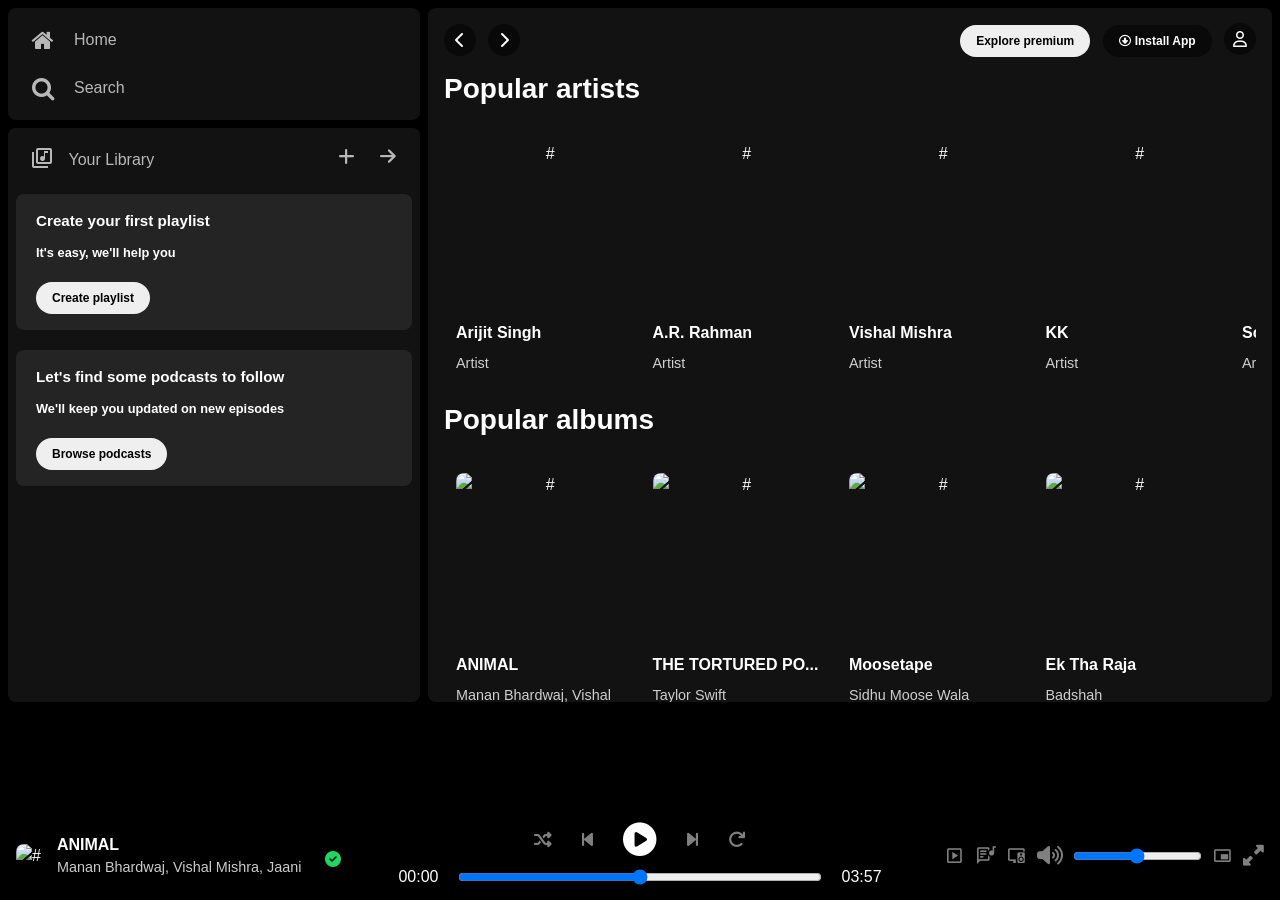
==== index.html @ d224c397 "renamed files" ====
<!DOCTYPE html>
<html lang="en">
<head>
    <meta charset="UTF-8">
    <meta name="viewport" content="width=device-width, initial-scale=1.0">
    <link rel="stylesheet" href="	https://cdn.jsdelivr.net/npm/bootstrap@5.3.2/dist/css/bootstrap.min.css">
    <link rel="icon" href="logo.png">
    <title>Spotify - Web Player: Music for everyone</title>
    <link rel="stylesheet" href="p1.css">
    <link rel="preconnect" href="https://fonts.googleapis.com">
    <link rel="preconnect" href="https://fonts.gstatic.com" crossorigin>
    <link rel="stylesheet" href="https://cdnjs.cloudflare.com/ajax/libs/font-awesome/6.5.2/css/all.min.css">
    <link rel="stylesheet" href="https://cdnjs.cloudflare.com/ajax/libs/font-awesome/4.7.0/css/font-awesome.min.css">
    <link rel="stylesheet" href="https://fonts.googleapis.com/css2?family=Material+Symbols+Outlined:opsz,wght,FILL,GRAD@24,400,0,0" />


</head>
<body>
    <div class="main">

        <div class="sidebar">

            <div class="box1">

                <ul>
                    <li>
                        <a href="#">
                            <i class="fa fa-home"></i>
                            <span class="home">Home</span>
                        </a>
                    </li>
                    <li>
                        <a href="#">
                            <i class="fa fa-search"></i>
                            <span class="search">Search</span>
                        </a>
                    </li>
                </ul>
               
            </div>
            <div class="box2">
                <header>
                    <div class="library">

                        <button>
                            <span class="material-symbols-outlined libicon">
                                library_music
                            </span>
                            <span class="liblable">Your Library</span>
                        </button>
                        <span class="Btns">
                            <button>
                                <i class="fa-solid fa-plus"></i>
                            </button>
                        </span>
                        
                        <span class="Btns">
                            <button>
                                <i class="fa-solid fa-arrow-right"></i>
                            </button>
                        </span>

                    </div>
                </header>

                <div class="lib-boxes">
                    <div class="box">
                        <div>
                            <div class="box-p1">Create your first playlist</div>
                            <div class="box-p2">It's easy, we'll help you</div>
                        </div>
                        <button class="badge">Create playlist</button>
                    </div>

                    <div class="box">
                        <div>
                            <div class="box-p1">Let's find some podcasts to follow</div>
                            <div class="box-p2">We'll keep you updated on new episodes</div>
                        </div>
                        <button class="badge">Browse podcasts</button>
                    </div>

                </div>
            </div>
        </div>

        <div class="main_content">
            <div class="sticky-nav">
                <div class="sticky-nav-btns-left">
                    <span class="icon-bg"><i class="fa-solid fa-chevron-left"></i></span>
                    <span class="icon-bg hide "><i class="fa-solid fa-chevron-right"></i></span>
                </div>
                <div class="sticky-nav-btns-right">
                    <button class="badge premium-btn hide">Explore premium</button>
                    <button class="badge install-btn"><i class="fa-regular fa-circle-down"></i>Install App</button>
                    <span class="icon-bg"><i class="fa-regular fa-user"></i></span>
                </div>
            </div>
            <div class="card-section">

                <div class="card-head">

                    <h3>Popular artists</h3>
    
                </div>
    
                <div class="cards-container">
    
                    <div class="card artist-card">
                        <img class="card-img artist-img" src="https://i.scdn.co/image/ab676161000051740261696c5df3be99da6ed3f3" alt="#">
                        <p class="card-title">Arijit Singh</p>
                        <p class="card-info">Artist</p>                    
                    </div>
                    <div class="card artist-card">
                        <img class="card-img artist-img" src="https://i.scdn.co/image/ab67616100005174b19af0ea736c6228d6eb539c" alt="#">
                        <p class="card-title">A.R. Rahman</p>
                        <p class="card-info">Artist</p>                    
                    </div>
                    <div class="card artist-card">
                        <img class="card-img artist-img" src="https://i.scdn.co/image/ab67616100005174fb13d10be20fdcb5a670f551" alt="#">
                        <p class="card-title">Vishal Mishra</p>
                        <p class="card-info">Artist</p>                    
                    </div>
                    <div class="card artist-card">
                        <img class="card-img artist-img" src="https://i.scdn.co/image/ab67616100005174b09a31f853166e721d4d46b2" alt="#">
                        <p class="card-title">KK</p>
                        <p class="card-info">Artist</p>                    
                    </div>
                    <div class="card artist-card">
                        <img class="card-img artist-img" src="https://i.scdn.co/image/ab67616100005174bc959d7569618ec2af2210f5" alt="#">
                        <p class="card-title">Sonu Nigam</p>
                        <p class="card-info">Artist</p>                    
                    </div>
                   

                    
                </div>

            </div>

            <div class="card-section">

                <div class="card-head">

                    <h3>Popular albums</h3>
    
                </div>
    
                <div class="cards-container ">
    
                    <div class="card ">
                        <img class="card-img" src="https://i.scdn.co/image/ab67616d00001e025f3ede47954a93aa03efe5f9" alt="#">
                        <p class="card-title">ANIMAL</p>
                        <p class="card-info">Manan Bhardwaj, Vishal Mishra, Jaani</p>                    
                    </div>
                    <div class="card ">
                        <img class="card-img" src="https://i.scdn.co/image/ab67616d00001e028ecc33f195df6aa257c39eaa" alt="#">
                        <p class="card-title">THE TORTURED PO...</p>
                        <p class="card-info">Taylor Swift</p>                    
                    </div>
                    <div class="card ">
                        <img class="card-img" src="https://i.scdn.co/image/ab67616d00001e021d1cc2e40d533d7bcebf5dae" alt="#">
                        <p class="card-title">Moosetape</p>
                        <p class="card-info">Sidhu Moose Wala</p>                    
                    </div>
                    <div class="card ">
                        <img class="card-img" src="https://i.scdn.co/image/ab67616d00001e029bb2d30b01ac2cada8a8ad03" alt="#">
                        <p class="card-title">Ek Tha Raja</p>
                        <p class="card-info">Badshah</p>                    
                    </div>
                    
                </div>

            </div>

            <div class="card-section">

                <div class="card-head">

                    <h3>Recently played</h3>
    
                </div>
    
                <div class="cards-container">
    
                    <div class="card">
                        <img class="card-img" src="" alt="#">
                        <p class="card-title">ANIMAL</p>
                        <p class="card-info">Manan Bhardwaj, Vishal Mishra, Jaani</p>                    
                    </div><div class="card">
                        <img class="card-img" src="" alt="#">
                        <p class="card-title">ANIMAL</p>
                        <p class="card-info">Manan Bhardwaj, Vishal Mishra, Jaani</p>                    
                    </div>
                    <div class="card">
                        <img class="card-img" src="" alt="#">
                        <p class="card-title">ANIMAL</p>
                        <p class="card-info">Manan Bhardwaj, Vishal Mishra, Jaani</p>                    
                    </div><div class="card">
                        <img class="card-img" src="" alt="#">
                        <p class="card-title">ANIMAL</p>
                        <p class="card-info">Manan Bhardwaj, Vishal Mishra, Jaani</p>                    
                    </div>
                    <div class="card">
                        <img class="card-img" src="" alt="#">
                        <p class="card-title">ANIMAL</p>
                        <p class="card-info">Manan Bhardwaj, Vishal Mishra, Jaani</p>                    
                    </div>
                    
                </div>

            </div>

            <div class="card-section">

                <div class="card-head">

                    <h3>Recently played</h3>
    
                </div>
    
                <div class="cards-container">
    
                    <div class="card">
                        <img class="card-img" src="" alt="#">
                        <p class="card-title">ANIMAL</p>
                        <p class="card-info">Manan Bhardwaj, Vishal Mishra, Jaani</p>                    
                    </div><div class="card">
                        <img class="card-img" src="" alt="#">
                        <p class="card-title">ANIMAL</p>
                        <p class="card-info">Manan Bhardwaj, Vishal Mishra, Jaani</p>                    
                    </div>
                    <div class="card">
                        <img class="card-img" src="" alt="#">
                        <p class="card-title">ANIMAL</p>
                        <p class="card-info">Manan Bhardwaj, Vishal Mishra, Jaani</p>                    
                    </div><div class="card">
                        <img class="card-img" src="" alt="#">
                        <p class="card-title">ANIMAL</p>
                        <p class="card-info">Manan Bhardwaj, Vishal Mishra, Jaani</p>                    
                    </div>
                    <div class="card">
                        <img class="card-img" src="" alt="#">
                        <p class="card-title">ANIMAL</p>
                        <p class="card-info">Manan Bhardwaj, Vishal Mishra, Jaani</p>                    
                    </div>
                    
                </div>

            </div>

            <div class="card-section">

                <div class="card-head">

                    <h3>Recently played</h3>
    
                </div>
    
                <div class="cards-container">
    
                    <div class="card">
                        <img class="card-img" src="https://i.scdn.co/image/ab67616d00001e025f3ede47954a93aa03efe5f9" alt="#">
                        <p class="card-title">ANIMAL</p>
                        <p class="card-info">Manan Bhardwaj, Vishal Mishra, Jaani</p>                    
                    </div><div class="card">
                        <img class="card-img" src="https://i.scdn.co/image/ab67616d00001e025f3ede47954a93aa03efe5f9" alt="#">
                        <p class="card-title">ANIMAL</p>
                        <p class="card-info">Manan Bhardwaj, Vishal Mishra, Jaani</p>                    
                    </div>
                    <div class="card">
                        <img class="card-img" src="https://i.scdn.co/image/ab67616d00001e025f3ede47954a93aa03efe5f9" alt="#">
                        <p class="card-title">ANIMAL</p>
                        <p class="card-info">Manan Bhardwaj, Vishal Mishra, Jaani</p>                    
                    </div><div class="card">
                        <img class="card-img" src="https://i.scdn.co/image/ab67616d00001e025f3ede47954a93aa03efe5f9" alt="#">
                        <p class="card-title">ANIMAL</p>
                        <p class="card-info">Manan Bhardwaj, Vishal Mishra, Jaani</p>                    
                    </div>
                    <div class="card">
                        <img class="card-img" src="https://i.scdn.co/image/ab67616d00001e025f3ede47954a93aa03efe5f9" alt="#">
                        <p class="card-title">ANIMAL</p>
                        <p class="card-info">Manan Bhardwaj, Vishal Mishra, Jaani</p>                    
                    </div>
                    
                </div>

            </div>
            
            <div class="footer">
                <div class="line">

                </div>
            </div>
            
        </div>

        <div class="music-player">

            <div class="current-song">
                <div class="song-img">
                    <img src="https://i.scdn.co/image/ab67616d00001e025f3ede47954a93aa03efe5f9" alt="#">
                </div>
                <div class="song-about">
                    <p class="card-title">ANIMAL</p>
                    <p class="card-info">Manan Bhardwaj, Vishal Mishra, Jaani</p>
                </div>
                <div class="song-button">
                    <button>
                        <i class="fa-solid fa-circle-check"></i>
                    </button>
                </div>
            </div>


            <div class="player-bar">

                <div class="player-controls">
                    <i class="fa-solid fa-shuffle"></i>
                    <i class="fa-solid fa-backward-step"></i>
                    <i class="fa-solid fa-circle-play play"></i>
                    <i class="fa-solid fa-forward-step"></i>
                    <i class="fa-solid fa-repeat"></i>
                </div>

                <div class="playback-bar">
                    <div class="running-time">00:00</div> 
                    <div class="progress-bar">
                        <input type="range">
                    </div>
                    <div class="total-time">03:57</div>
                </div>

            </div>


            <div class="extra-controls">

                <span class="material-symbols-outlined">
                    slideshow
                </span>
                <span class="material-symbols-outlined">
                    lyrics
                </span>
                <span class="material-symbols-outlined">
                    google_home_devices
                </span>
                <span class="volume">
                    <i class="fa-solid fa-volume-high"></i>
                    
                </span>
                <input type="range">
                <span class="material-symbols-outlined">
                    branding_watermark
                </span>
                <span class="full-screen">
                    <i class="fa-solid fa-up-right-and-down-left-from-center"></i>
                </span>

            </div>

        </div>

    </div>
</body>
</html>
---- p1.css ----
body{
    font-family: 'Montserrat', sans-serif;
    margin: 0;
    background-color: black;
    color:white;
    overflow: hidden;
}

.main{
    display:flex;
    height:100vh;
    
}

.sidebar{
    background-color:transparent;
    width: 420px;
    height: 700px;
    border-radius: 1rem;
    padding-right:0.5rem;
    
}

.main_content{
    margin:0.5rem 0.5rem ;
    background-color: #121212;
    flex:1;
    border-radius: .5rem;
    overflow:auto;
    width: 100%;
    height: 694px;
    padding: 0 1rem;
}

.music-player{
    background-color: black;
    position:fixed;
    bottom: 0;
    width: 100%;
    height: 88px;
    display: flex;
    align-items: center;
    padding: 0 1rem;
}
.box1{
    margin:0.5rem 0.5rem ;
    background-color: #121212;
    border-radius: 0.5rem;
    height:112px;
    width: 100%;
    

}
.box2{
    margin:0.5rem 0.5rem ;
    background-color: #121212;
    border-radius: 0.5rem;
    height: 574px;
    width: 100%;
    overflow: auto;
    
}
.main a{
    text-decoration: none;
    color: white;
}
.box1 ul {
    padding: 8px 12px;
}
.box1 li{
    padding: 4px 12px;
}

ol, ul{
    list-style: none;
}

.box1 ul li a{
    display:flex;
    align-items: center;
    gap: 20px;
    height: 40px;
    color:#ffffff;
    font-size: medium;
    font-weight: 500;
    opacity: 0.7;
}
.box1 ul li a:hover{
    opacity: 1;
}
.box1 ul li a i{
    font-size: x-large;
}
.box2 >header{
    position: sticky;
    top: 0px;
    z-index: 1;
    background-color: #121212;
}
.library{
    width: 100%;
    padding: 8px 16px;
    display: flex;
    gap: 10px;
}
.library >button{
    background-color: #121212;
    border: none;
    color: #ffffff;
    opacity: 0.7;
    font-size: medium;
    font-weight: 500;
    height: 40px;
}
.library >button{
    margin-right: 159.8px;
}
.library button:hover{
    opacity: 1;
}

button .libicon{
    position: relative;
    top: 5px;
}
button .liblable{
    margin-left: 10px;
}   

.library .Btns > button{
    background-color: #121212;
    border: none;
    color: #ffffff;
    opacity: 0.7;
    font-size: large;
    height: 32px;
    width: 32px;
    padding: 8px;
}
.library .Btns>button:hover{
    opacity: 1;
}
.lib-boxes{
    margin-top: 10px;
    padding: 0px 8px 8px;
    display: flex;
    flex-direction: column;
    gap: 20px;

}
.box{
    background-color: #242424;
    border-radius: 0.5rem;
    padding: 16px 20px;
    display: flex;
    flex-direction: column;
    gap: 20px;
}
.box>div{
    display: flex;
    flex-direction: column;
    gap: 10px;
}
.box-p1{
    width: fit-content;
    font-weight: 600;
    font-size: .95rem;
}
.box-p2{
    width: fit-content;
    font-weight: 600;
    font-size: .8rem;
}
.badge{
    width: fit-content;
    height: 2rem;
    padding: 4px 16px;
    color: #000;
    border-radius: 1rem;
    border: none;
    font-weight: 750;
}
.install-btn{
    background-color: rgba(0, 0, 0, .5);
    color: #ffffff;
}
.install-btn >i{
    margin-right: 4px;
}
.sticky-nav{
    position: sticky;
    top: 0;
    z-index: 1;
    background-color: #121212;
    display: flex;
    justify-content: space-between;
    align-items: center;
    padding: .5rem 0;
    height: 4rem;
}
.icon-bg{
    display: inline-flex;
    width: 2rem;
    height: 2rem;
    background-color: rgba(0, 0, 0, .5);
    color: #ffffff;
    border-radius: 100%;
    align-items: center;
    justify-content: center;
}
.sticky-nav-btns-left span {
    margin-right: 0.5rem;
}
.sticky-nav-btns-right button{
    margin-right: .5rem;
}
@media(max-width: 1000px){
    .hide{
        display: none;
    }
}

.card-section{
    width: 100%;
}
.card-head h3{
    font-weight: 700;
}
.cards-container{
    
    
    /* commnted area is for 
    responsiveness when all sections 
    contain >=5 cards*/


    /* display: grid;
    grid-template-columns: repeat(auto-fit, minmax(180px, 1fr));
    gap: 1rem; */
    display: flex;
    overflow-x: auto;
    padding: 1rem 0;

}

.card{
    width: 196.5px;
    height: 280px;
    border-radius: 0.5rem;
    background-color: transparent;
    color: #ffffff;
    padding: .75rem;
    border: none;
    flex: 0 0 auto;
    box-sizing: border-box;
    text-align: center;
}
.artist-card {
    height: 257.5px ;
}
.card-img{
   
    /* width: 100%;
    height: auto; */
    width: 100%;
    height: 172.5px;
    border-radius: .5rem;
    margin-bottom: .5rem;
    object-fit: cover;
}
.artist-img{
    border-radius: 50%;
}
.card-title{
    font-size: 1rem;
    font-weight: 600;
    width: fit-content;
}
.card-info{
    width: fit-content;
    font-size: 0.9rem;
    opacity: .8;
    margin-bottom: 0;
    text-align: start;
}
.card:hover{
    background-color: #242424;
    cursor: pointer;
}

.footer{
    height: 300px;
    display: flex;
    justify-content: center;
    align-items: center;
    padding: 0px 20px;
}
.line{
    width: 100%;
    border-top: 1px solid white;
    height: 50%;
    opacity: 0.4;
    
}
.current-song{
    width: 30%;
    height: 61px;
    display: flex;
    justify-content:start;
    align-items: center;
}
.song-img img{
    width: 56px;
    height: 56px;
    border-radius: .5rem;
    margin-right: 1rem;
}
.song-button button{
    margin-left: 1rem;
    background-color: transparent;
    border: none;
    height: 2rem;
    width: 2rem;
    padding: 8px;
}
.song-button button i{
    height: 1rem;
    width: 1rem;
    color: #1ed760;
}

.player-bar{
    width: 40%;
    display: flex;
    flex-direction: column;
    justify-content: center;
    padding: 0 8px;
}
.extra-controls{
    width: 30%;
}
.player-controls{
    display: flex;
    justify-content: center;
    align-items: center;
    gap: 30px;
    margin-bottom: .5rem;
}
.player-controls i{
    font-size: 1.1rem;
    opacity: 0.5;
}
.player-controls i:hover{
    opacity: 1;
    cursor: pointer;
}
.player-controls .play{
    font-size: 2.1rem;
    opacity: 1;
}
.player-controls .play:hover{
    font-size: 2.4rem;
    cursor: pointer;
}
.playback-bar{
    display: flex;
    justify-content: center;
    gap: 20px;
}
.progress-bar{
    width: 80%;
}
.extra-controls{
    height: 32px;
    display: flex;
    justify-content: end;
    align-items: center;
    gap: 10px;
}
.extra-controls span{
    font-size: 1.3rem;
    opacity: 0.5;
}
.extra-controls span:hover{
    opacity: 1;
    cursor: pointer;
}
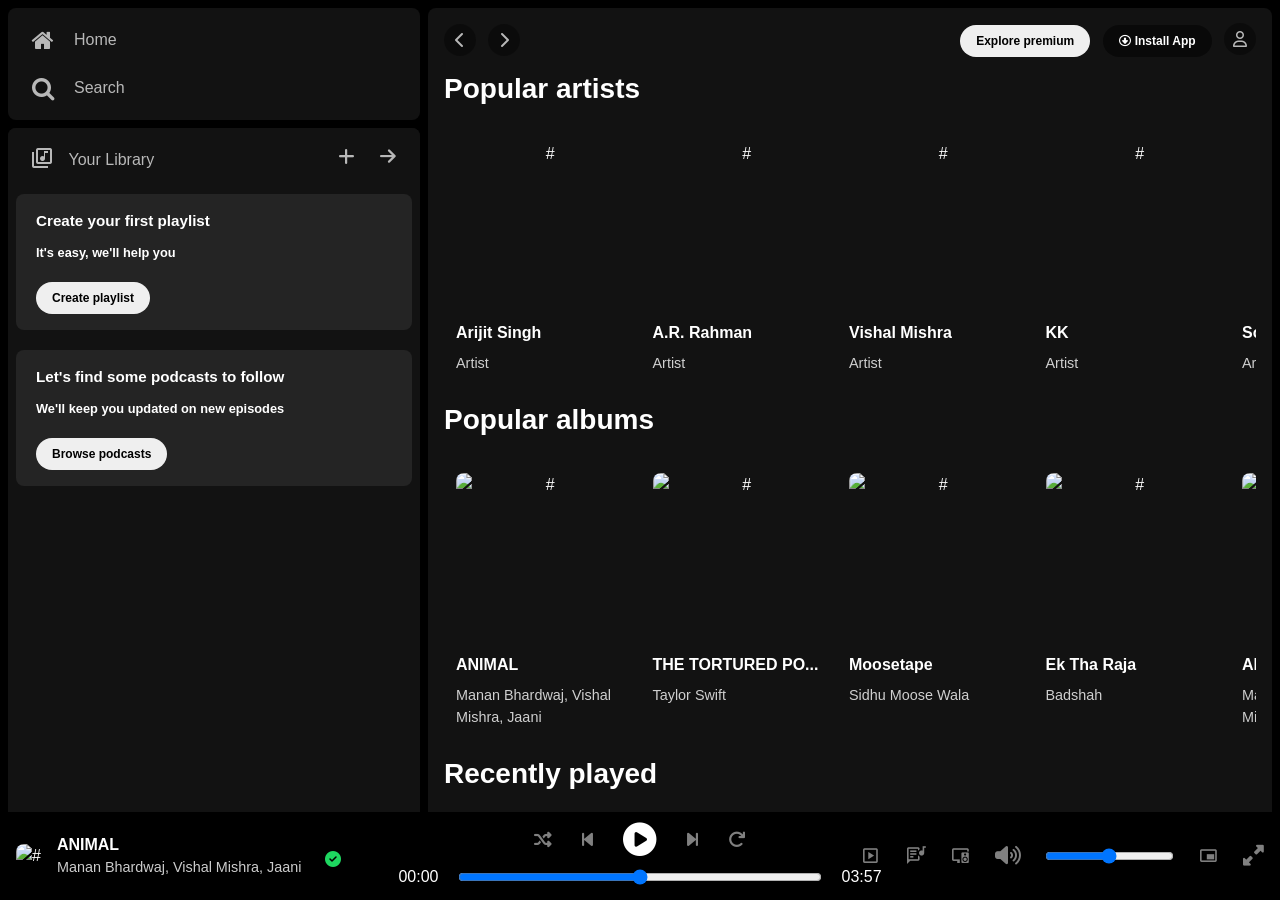
==== commit 17f3d783: "corrected some mistakes" ====
--- a/index.html
+++ b/index.html
@@ -6,7 +6,7 @@
     <link rel="stylesheet" href="	https://cdn.jsdelivr.net/npm/bootstrap@5.3.2/dist/css/bootstrap.min.css">
     <link rel="icon" href="logo.png">
     <title>Spotify - Web Player: Music for everyone</title>
-    <link rel="stylesheet" href="p1.css">
+    <link rel="stylesheet" href="style.css">
     <link rel="preconnect" href="https://fonts.googleapis.com">
     <link rel="preconnect" href="https://fonts.gstatic.com" crossorigin>
     <link rel="stylesheet" href="https://cdnjs.cloudflare.com/ajax/libs/font-awesome/6.5.2/css/all.min.css">
@@ -131,7 +131,21 @@
                         <p class="card-title">Sonu Nigam</p>
                         <p class="card-info">Artist</p>                    
                     </div>
-                   
+                    <div class="card artist-card">
+                        <img class="card-img artist-img" src="https://i.scdn.co/image/ab676161000051740261696c5df3be99da6ed3f3" alt="#">
+                        <p class="card-title">Arijit Singh</p>
+                        <p class="card-info">Artist</p>                    
+                    </div>
+                    <div class="card artist-card">
+                        <img class="card-img artist-img" src="https://i.scdn.co/image/ab676161000051740261696c5df3be99da6ed3f3" alt="#">
+                        <p class="card-title">Arijit Singh</p>
+                        <p class="card-info">Artist</p>                    
+                    </div>
+                    <div class="card artist-card">
+                        <img class="card-img artist-img" src="https://i.scdn.co/image/ab676161000051740261696c5df3be99da6ed3f3" alt="#">
+                        <p class="card-title">Arijit Singh</p>
+                        <p class="card-info">Artist</p>                    
+                    </div>
 
                     
                 </div>
@@ -168,6 +182,26 @@
                         <p class="card-title">Ek Tha Raja</p>
                         <p class="card-info">Badshah</p>                    
                     </div>
+                    <div class="card ">
+                        <img class="card-img" src="https://i.scdn.co/image/ab67616d00001e025f3ede47954a93aa03efe5f9" alt="#">
+                        <p class="card-title">ANIMAL</p>
+                        <p class="card-info">Manan Bhardwaj, Vishal Mishra, Jaani</p>                    
+                    </div>
+                    <div class="card ">
+                        <img class="card-img" src="https://i.scdn.co/image/ab67616d00001e028ecc33f195df6aa257c39eaa" alt="#">
+                        <p class="card-title">THE TORTURED PO...</p>
+                        <p class="card-info">Taylor Swift</p>                    
+                    </div>
+                    <div class="card ">
+                        <img class="card-img" src="https://i.scdn.co/image/ab67616d00001e025f3ede47954a93aa03efe5f9" alt="#">
+                        <p class="card-title">ANIMAL</p>
+                        <p class="card-info">Manan Bhardwaj, Vishal Mishra, Jaani</p>                    
+                    </div>
+                    <div class="card ">
+                        <img class="card-img" src="https://i.scdn.co/image/ab67616d00001e028ecc33f195df6aa257c39eaa" alt="#">
+                        <p class="card-title">THE TORTURED PO...</p>
+                        <p class="card-info">Taylor Swift</p>                    
+                    </div>
                     
                 </div>
 
@@ -183,28 +217,45 @@
     
                 <div class="cards-container">
     
-                    <div class="card">
-                        <img class="card-img" src="" alt="#">
-                        <p class="card-title">ANIMAL</p>
-                        <p class="card-info">Manan Bhardwaj, Vishal Mishra, Jaani</p>                    
-                    </div><div class="card">
-                        <img class="card-img" src="" alt="#">
-                        <p class="card-title">ANIMAL</p>
-                        <p class="card-info">Manan Bhardwaj, Vishal Mishra, Jaani</p>                    
-                    </div>
-                    <div class="card">
-                        <img class="card-img" src="" alt="#">
-                        <p class="card-title">ANIMAL</p>
-                        <p class="card-info">Manan Bhardwaj, Vishal Mishra, Jaani</p>                    
-                    </div><div class="card">
-                        <img class="card-img" src="" alt="#">
-                        <p class="card-title">ANIMAL</p>
-                        <p class="card-info">Manan Bhardwaj, Vishal Mishra, Jaani</p>                    
-                    </div>
-                    <div class="card">
-                        <img class="card-img" src="" alt="#">
-                        <p class="card-title">ANIMAL</p>
-                        <p class="card-info">Manan Bhardwaj, Vishal Mishra, Jaani</p>                    
+                    <div class="card ">
+                        <img class="card-img" src="https://i.scdn.co/image/ab67616d00001e025f3ede47954a93aa03efe5f9" alt="#">
+                        <p class="card-title">ANIMAL</p>
+                        <p class="card-info">Manan Bhardwaj, Vishal Mishra, Jaani</p>                    
+                    </div>
+                    <div class="card ">
+                        <img class="card-img" src="https://i.scdn.co/image/ab67616d00001e028ecc33f195df6aa257c39eaa" alt="#">
+                        <p class="card-title">THE TORTURED PO...</p>
+                        <p class="card-info">Taylor Swift</p>                    
+                    </div>
+                    <div class="card ">
+                        <img class="card-img" src="https://i.scdn.co/image/ab67616d00001e021d1cc2e40d533d7bcebf5dae" alt="#">
+                        <p class="card-title">Moosetape</p>
+                        <p class="card-info">Sidhu Moose Wala</p>                    
+                    </div>
+                    <div class="card ">
+                        <img class="card-img" src="https://i.scdn.co/image/ab67616d00001e029bb2d30b01ac2cada8a8ad03" alt="#">
+                        <p class="card-title">Ek Tha Raja</p>
+                        <p class="card-info">Badshah</p>                    
+                    </div>
+                    <div class="card ">
+                        <img class="card-img" src="https://i.scdn.co/image/ab67616d00001e025f3ede47954a93aa03efe5f9" alt="#">
+                        <p class="card-title">ANIMAL</p>
+                        <p class="card-info">Manan Bhardwaj, Vishal Mishra, Jaani</p>                    
+                    </div>
+                    <div class="card ">
+                        <img class="card-img" src="https://i.scdn.co/image/ab67616d00001e028ecc33f195df6aa257c39eaa" alt="#">
+                        <p class="card-title">THE TORTURED PO...</p>
+                        <p class="card-info">Taylor Swift</p>                    
+                    </div>
+                    <div class="card ">
+                        <img class="card-img" src="https://i.scdn.co/image/ab67616d00001e025f3ede47954a93aa03efe5f9" alt="#">
+                        <p class="card-title">ANIMAL</p>
+                        <p class="card-info">Manan Bhardwaj, Vishal Mishra, Jaani</p>                    
+                    </div>
+                    <div class="card ">
+                        <img class="card-img" src="https://i.scdn.co/image/ab67616d00001e028ecc33f195df6aa257c39eaa" alt="#">
+                        <p class="card-title">THE TORTURED PO...</p>
+                        <p class="card-info">Taylor Swift</p>                    
                     </div>
                     
                 </div>
@@ -221,28 +272,45 @@
     
                 <div class="cards-container">
     
-                    <div class="card">
-                        <img class="card-img" src="" alt="#">
-                        <p class="card-title">ANIMAL</p>
-                        <p class="card-info">Manan Bhardwaj, Vishal Mishra, Jaani</p>                    
-                    </div><div class="card">
-                        <img class="card-img" src="" alt="#">
-                        <p class="card-title">ANIMAL</p>
-                        <p class="card-info">Manan Bhardwaj, Vishal Mishra, Jaani</p>                    
-                    </div>
-                    <div class="card">
-                        <img class="card-img" src="" alt="#">
-                        <p class="card-title">ANIMAL</p>
-                        <p class="card-info">Manan Bhardwaj, Vishal Mishra, Jaani</p>                    
-                    </div><div class="card">
-                        <img class="card-img" src="" alt="#">
-                        <p class="card-title">ANIMAL</p>
-                        <p class="card-info">Manan Bhardwaj, Vishal Mishra, Jaani</p>                    
-                    </div>
-                    <div class="card">
-                        <img class="card-img" src="" alt="#">
-                        <p class="card-title">ANIMAL</p>
-                        <p class="card-info">Manan Bhardwaj, Vishal Mishra, Jaani</p>                    
+                    <div class="card ">
+                        <img class="card-img" src="https://i.scdn.co/image/ab67616d00001e025f3ede47954a93aa03efe5f9" alt="#">
+                        <p class="card-title">ANIMAL</p>
+                        <p class="card-info">Manan Bhardwaj, Vishal Mishra, Jaani</p>                    
+                    </div>
+                    <div class="card ">
+                        <img class="card-img" src="https://i.scdn.co/image/ab67616d00001e028ecc33f195df6aa257c39eaa" alt="#">
+                        <p class="card-title">THE TORTURED PO...</p>
+                        <p class="card-info">Taylor Swift</p>                    
+                    </div>
+                    <div class="card ">
+                        <img class="card-img" src="https://i.scdn.co/image/ab67616d00001e021d1cc2e40d533d7bcebf5dae" alt="#">
+                        <p class="card-title">Moosetape</p>
+                        <p class="card-info">Sidhu Moose Wala</p>                    
+                    </div>
+                    <div class="card ">
+                        <img class="card-img" src="https://i.scdn.co/image/ab67616d00001e029bb2d30b01ac2cada8a8ad03" alt="#">
+                        <p class="card-title">Ek Tha Raja</p>
+                        <p class="card-info">Badshah</p>                    
+                    </div>
+                    <div class="card ">
+                        <img class="card-img" src="https://i.scdn.co/image/ab67616d00001e025f3ede47954a93aa03efe5f9" alt="#">
+                        <p class="card-title">ANIMAL</p>
+                        <p class="card-info">Manan Bhardwaj, Vishal Mishra, Jaani</p>                    
+                    </div>
+                    <div class="card ">
+                        <img class="card-img" src="https://i.scdn.co/image/ab67616d00001e028ecc33f195df6aa257c39eaa" alt="#">
+                        <p class="card-title">THE TORTURED PO...</p>
+                        <p class="card-info">Taylor Swift</p>                    
+                    </div>
+                    <div class="card ">
+                        <img class="card-img" src="https://i.scdn.co/image/ab67616d00001e025f3ede47954a93aa03efe5f9" alt="#">
+                        <p class="card-title">ANIMAL</p>
+                        <p class="card-info">Manan Bhardwaj, Vishal Mishra, Jaani</p>                    
+                    </div>
+                    <div class="card ">
+                        <img class="card-img" src="https://i.scdn.co/image/ab67616d00001e028ecc33f195df6aa257c39eaa" alt="#">
+                        <p class="card-title">THE TORTURED PO...</p>
+                        <p class="card-info">Taylor Swift</p>                    
                     </div>
                     
                 </div>
@@ -259,28 +327,45 @@
     
                 <div class="cards-container">
     
-                    <div class="card">
-                        <img class="card-img" src="https://i.scdn.co/image/ab67616d00001e025f3ede47954a93aa03efe5f9" alt="#">
-                        <p class="card-title">ANIMAL</p>
-                        <p class="card-info">Manan Bhardwaj, Vishal Mishra, Jaani</p>                    
-                    </div><div class="card">
-                        <img class="card-img" src="https://i.scdn.co/image/ab67616d00001e025f3ede47954a93aa03efe5f9" alt="#">
-                        <p class="card-title">ANIMAL</p>
-                        <p class="card-info">Manan Bhardwaj, Vishal Mishra, Jaani</p>                    
-                    </div>
-                    <div class="card">
-                        <img class="card-img" src="https://i.scdn.co/image/ab67616d00001e025f3ede47954a93aa03efe5f9" alt="#">
-                        <p class="card-title">ANIMAL</p>
-                        <p class="card-info">Manan Bhardwaj, Vishal Mishra, Jaani</p>                    
-                    </div><div class="card">
-                        <img class="card-img" src="https://i.scdn.co/image/ab67616d00001e025f3ede47954a93aa03efe5f9" alt="#">
-                        <p class="card-title">ANIMAL</p>
-                        <p class="card-info">Manan Bhardwaj, Vishal Mishra, Jaani</p>                    
-                    </div>
-                    <div class="card">
-                        <img class="card-img" src="https://i.scdn.co/image/ab67616d00001e025f3ede47954a93aa03efe5f9" alt="#">
-                        <p class="card-title">ANIMAL</p>
-                        <p class="card-info">Manan Bhardwaj, Vishal Mishra, Jaani</p>                    
+                    <div class="card ">
+                        <img class="card-img" src="https://i.scdn.co/image/ab67616d00001e025f3ede47954a93aa03efe5f9" alt="#">
+                        <p class="card-title">ANIMAL</p>
+                        <p class="card-info">Manan Bhardwaj, Vishal Mishra, Jaani</p>                    
+                    </div>
+                    <div class="card ">
+                        <img class="card-img" src="https://i.scdn.co/image/ab67616d00001e028ecc33f195df6aa257c39eaa" alt="#">
+                        <p class="card-title">THE TORTURED PO...</p>
+                        <p class="card-info">Taylor Swift</p>                    
+                    </div>
+                    <div class="card ">
+                        <img class="card-img" src="https://i.scdn.co/image/ab67616d00001e021d1cc2e40d533d7bcebf5dae" alt="#">
+                        <p class="card-title">Moosetape</p>
+                        <p class="card-info">Sidhu Moose Wala</p>                    
+                    </div>
+                    <div class="card ">
+                        <img class="card-img" src="https://i.scdn.co/image/ab67616d00001e029bb2d30b01ac2cada8a8ad03" alt="#">
+                        <p class="card-title">Ek Tha Raja</p>
+                        <p class="card-info">Badshah</p>                    
+                    </div>
+                    <div class="card ">
+                        <img class="card-img" src="https://i.scdn.co/image/ab67616d00001e025f3ede47954a93aa03efe5f9" alt="#">
+                        <p class="card-title">ANIMAL</p>
+                        <p class="card-info">Manan Bhardwaj, Vishal Mishra, Jaani</p>                    
+                    </div>
+                    <div class="card ">
+                        <img class="card-img" src="https://i.scdn.co/image/ab67616d00001e028ecc33f195df6aa257c39eaa" alt="#">
+                        <p class="card-title">THE TORTURED PO...</p>
+                        <p class="card-info">Taylor Swift</p>                    
+                    </div>
+                    <div class="card ">
+                        <img class="card-img" src="https://i.scdn.co/image/ab67616d00001e025f3ede47954a93aa03efe5f9" alt="#">
+                        <p class="card-title">ANIMAL</p>
+                        <p class="card-info">Manan Bhardwaj, Vishal Mishra, Jaani</p>                    
+                    </div>
+                    <div class="card ">
+                        <img class="card-img" src="https://i.scdn.co/image/ab67616d00001e028ecc33f195df6aa257c39eaa" alt="#">
+                        <p class="card-title">THE TORTURED PO...</p>
+                        <p class="card-info">Taylor Swift</p>                    
                     </div>
                     
                 </div>
--- a/style.css
+++ b/style.css
@@ -0,0 +1,395 @@
+body{
+    font-family: 'Montserrat', sans-serif;
+    margin: 0;
+    background-color: black;
+    color:white;
+    overflow: hidden;
+}
+
+.main{
+    display:flex;
+    height:100vh;
+    
+}
+
+.sidebar{
+    background-color:transparent;
+    width: 420px;
+    height: 90.5%;
+    border-radius: 1rem;
+    padding-right:0.5rem;
+    
+}
+
+.main_content{
+    margin:0.5rem 0.5rem ;
+    background-color: #121212;
+    flex:1;
+    border-radius: .5rem;
+    overflow:auto;
+    width: 100%;
+    height: 90.5%;
+    padding: 0 1rem;
+}
+
+.music-player{
+    background-color: black;
+    position:fixed;
+    bottom: 0;
+    width: 100%;
+    height: 88px;
+    display: flex;
+    align-items: center;
+    padding: 0 1rem;
+}
+.box1{
+    margin:0.5rem 0.5rem ;
+    background-color: #121212;
+    border-radius: 0.5rem;
+    height:112px;
+    width: 100%;
+    
+
+}
+.box2{
+    margin:0.5rem 0.5rem ;
+    background-color: #121212;
+    border-radius: 0.5rem;
+    height: 86.8%;
+    width: 100%;
+    overflow: auto;
+    
+}
+.main a{
+    text-decoration: none;
+    color: white;
+}
+.box1 ul {
+    padding: 8px 12px;
+}
+.box1 li{
+    padding: 4px 12px;
+}
+
+ol, ul{
+    list-style: none;
+}
+
+.box1 ul li a{
+    display:flex;
+    align-items: center;
+    gap: 20px;
+    height: 40px;
+    color:#ffffff;
+    font-size: medium;
+    font-weight: 500;
+    opacity: 0.7;
+}
+.box1 ul li a:hover{
+    opacity: 1;
+}
+.box1 ul li a i{
+    font-size: x-large;
+}
+.box2 >header{
+    position: sticky;
+    top: 0px;
+    z-index: 1;
+    background-color: #121212;
+}
+.library{
+    width: 100%;
+    padding: 8px 16px;
+    display: flex;
+    gap: 10px;
+}
+.library >button{
+    background-color: #121212;
+    border: none;
+    color: #ffffff;
+    opacity: 0.7;
+    font-size: medium;
+    font-weight: 500;
+    height: 40px;
+}
+.library >button{
+    margin-right: 159.8px;
+}
+.library button:hover{
+    opacity: 1;
+}
+
+button .libicon{
+    position: relative;
+    top: 5px;
+}
+button .liblable{
+    margin-left: 10px;
+}   
+
+.library .Btns > button{
+    background-color: #121212;
+    border: none;
+    color: #ffffff;
+    opacity: 0.7;
+    font-size: large;
+    height: 32px;
+    width: 32px;
+    padding: 8px;
+}
+.library .Btns>button:hover{
+    opacity: 1;
+}
+.lib-boxes{
+    margin-top: 10px;
+    padding: 0px 8px 8px;
+    display: flex;
+    flex-direction: column;
+    gap: 20px;
+
+}
+.box{
+    background-color: #242424;
+    border-radius: 0.5rem;
+    padding: 16px 20px;
+    display: flex;
+    flex-direction: column;
+    gap: 20px;
+}
+.box>div{
+    display: flex;
+    flex-direction: column;
+    gap: 10px;
+}
+.box-p1{
+    width: fit-content;
+    font-weight: 600;
+    font-size: .95rem;
+}
+.box-p2{
+    width: fit-content;
+    font-weight: 600;
+    font-size: .8rem;
+}
+.badge{
+    width: fit-content;
+    height: 2rem;
+    padding: 4px 16px;
+    color: #000;
+    border-radius: 1rem;
+    border: none;
+    font-weight: 750;
+}
+.install-btn{
+    background-color: rgba(0, 0, 0, .5);
+    color: #ffffff;
+}
+.install-btn >i{
+    margin-right: 4px;
+}
+.sticky-nav{
+    position: sticky;
+    top: 0;
+    z-index: 1;
+    background-color: #121212;
+    display: flex;
+    justify-content: space-between;
+    align-items: center;
+    padding: .5rem 0;
+    height: 4rem;
+}
+.icon-bg{
+    display: inline-flex;
+    width: 2rem;
+    height: 2rem;
+    background-color: rgba(0, 0, 0, .5);
+    color: #ffffff;
+    border-radius: 100%;
+    align-items: center;
+    justify-content: center;
+    opacity: .7;
+}
+
+.icon-bg:hover{
+    cursor: pointer;
+    opacity: 1;
+}
+
+.sticky-nav-btns-left span {
+    margin-right: 0.5rem;
+}
+.sticky-nav-btns-right button{
+    margin-right: .5rem;
+}
+@media(max-width: 1000px){
+    .hide{
+        display: none;
+    }
+}
+
+.card-section{
+    width: 100%;
+}
+.card-head h3{
+    font-weight: 700;
+}
+.cards-container{
+    
+    
+    /* commnted area is for 
+    responsiveness when all sections 
+    contain >=5 cards*/
+
+
+    /* display: grid;
+    grid-template-columns: repeat(auto-fit, minmax(180px, 1fr));
+    gap: 1rem; */
+    display: flex;
+    overflow-x: auto;
+    padding: 1rem 0;
+
+}
+
+.card{
+    width: 196.5px;
+    height: 280px;
+    border-radius: 0.5rem;
+    background-color: transparent;
+    color: #ffffff;
+    padding: .75rem;
+    border: none;
+    flex: 0 0 auto;
+    box-sizing: border-box;
+    text-align: center;
+}
+.artist-card {
+    height: 257.5px ;
+}
+.card-img{
+   
+    /* width: 100%;
+    height: auto; */
+    width: 100%;
+    height: 172.5px;
+    border-radius: .5rem;
+    margin-bottom: .5rem;
+    object-fit: cover;
+}
+.artist-img{
+    border-radius: 50%;
+}
+.card-title{
+    font-size: 1rem;
+    font-weight: 600;
+    width: fit-content;
+}
+.card-info{
+    width: fit-content;
+    font-size: 0.9rem;
+    opacity: .8;
+    margin-bottom: 0;
+    text-align: start;
+}
+.card:hover{
+    background-color: #242424;
+    cursor: pointer;
+}
+
+.footer{
+    height: 300px;
+    display: flex;
+    justify-content: center;
+    align-items: center;
+    padding: 0px 20px;
+}
+.line{
+    width: 100%;
+    border-top: 1px solid white;
+    height: 50%;
+    opacity: 0.4;
+    
+}
+.current-song{
+    width: 30%;
+    height: 61px;
+    display: flex;
+    justify-content:start;
+    align-items: center;
+}
+.song-img img{
+    width: 56px;
+    height: 56px;
+    border-radius: .5rem;
+    margin-right: 1rem;
+}
+.song-button button{
+    margin-left: 1rem;
+    background-color: transparent;
+    border: none;
+    height: 2rem;
+    width: 2rem;
+    padding: 8px;
+}
+.song-button button i{
+    height: 1rem;
+    width: 1rem;
+    color: #1ed760;
+}
+
+.player-bar{
+    width: 40%;
+    display: flex;
+    flex-direction: column;
+    justify-content: center;
+    padding: 0 8px;
+}
+.extra-controls{
+    width: 30%;
+}
+.player-controls{
+    display: flex;
+    justify-content: center;
+    align-items: center;
+    gap: 30px;
+    margin-bottom: .5rem;
+}
+.player-controls i{
+    font-size: 1.1rem;
+    opacity: 0.5;
+}
+.player-controls i:hover{
+    opacity: 1;
+    cursor: pointer;
+}
+.player-controls .play{
+    font-size: 2.1rem;
+    opacity: 1;
+}
+.player-controls .play:hover{
+    font-size: 2.4rem;
+    cursor: pointer;
+}
+.playback-bar{
+    display: flex;
+    justify-content: center;
+    gap: 20px;
+}
+.progress-bar{
+    width: 80%;
+}
+.extra-controls{
+    height: 32px;
+    display: flex;
+    justify-content: flex-end;
+    align-items: center;
+    gap: 1.5rem;
+}
+.extra-controls span{
+    font-size: 1.3rem;
+    opacity: 0.5;
+}
+.extra-controls span:hover{
+    opacity: 1;
+    cursor: pointer;
+}
+
